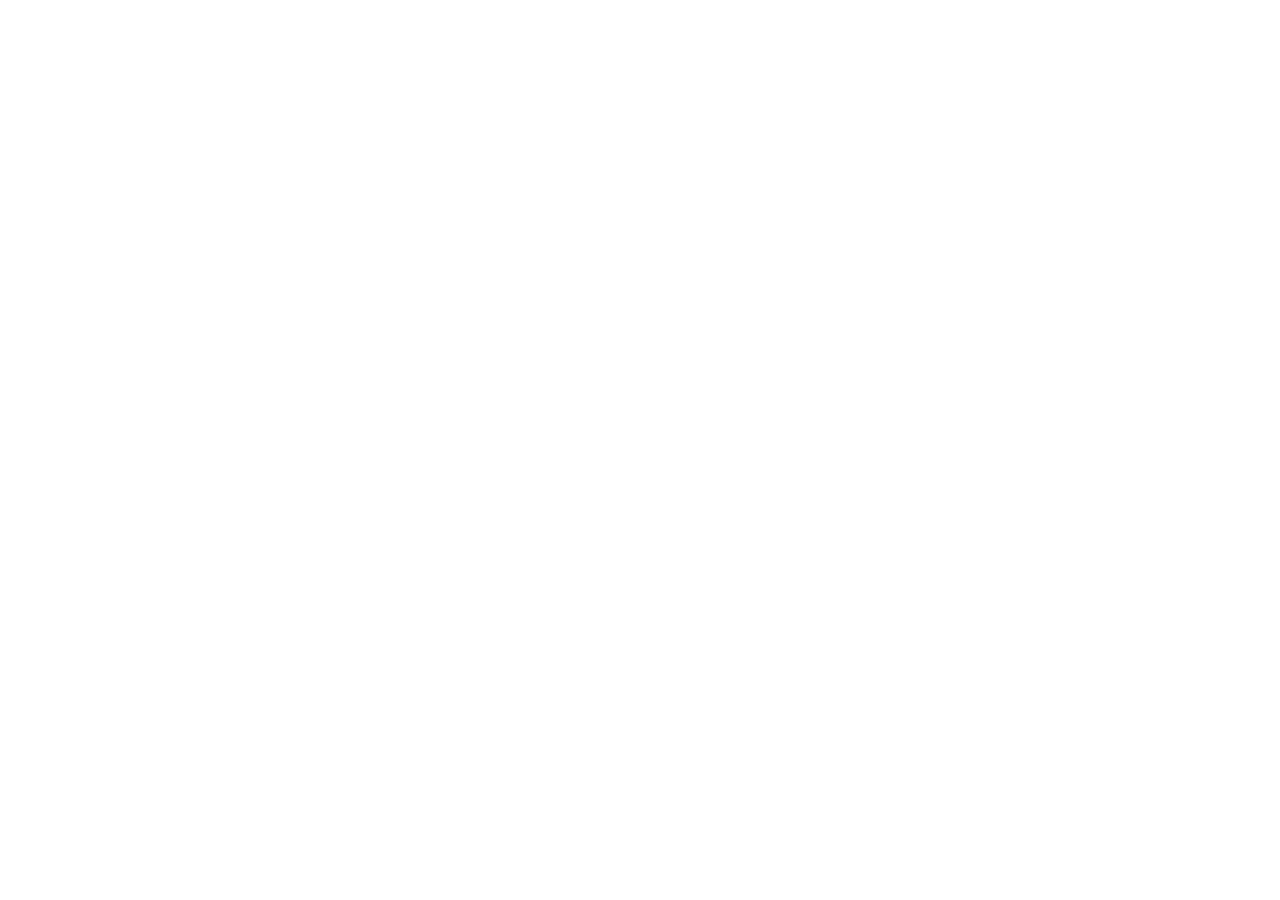
==== index.html @ 57bcc0ff "Create initial HTML structure with Bootstrap and external resources Co-authored-by: nehorayamar51 <n" ====
<!DOCTYPE html><html lang="en"><head><meta charset="UTF-8"><meta name="viewport" content="width=device-width, initial-scale=1.0"><title>Sliding Door Experts - Emergency Sliding Door Repair</title><meta name="description" content="24/7 Emergency Sliding Door Repair, Glass Replacement, Track Alignment, and Commercial Sliding Door Services. Serving North Fort Myers, Cape Coral, Estero, Bonita Springs."><link href="https://cdn.jsdelivr.net/npm/bootstrap@5.3.0/dist/css/bootstrap.min.css" rel="stylesheet"><link href="https://fonts.googleapis.com/css2?family=Montserrat:wght@700&family=Open+Sans:wght@400;600&display=swap" rel="stylesheet"><link rel="stylesheet" href="https://cdnjs.cloudflare.com/ajax/libs/font-awesome/6.4.0/css/all.min.css"><link rel="stylesheet" href="https://cdn.jsdelivr.net/npm/swiper@10/swiper-bundle.min.css"/><link rel="stylesheet" href="styles.css"></head><body><!-- Sticky Header --><!-- ... (content omitted for brevity) ... --></body></html>
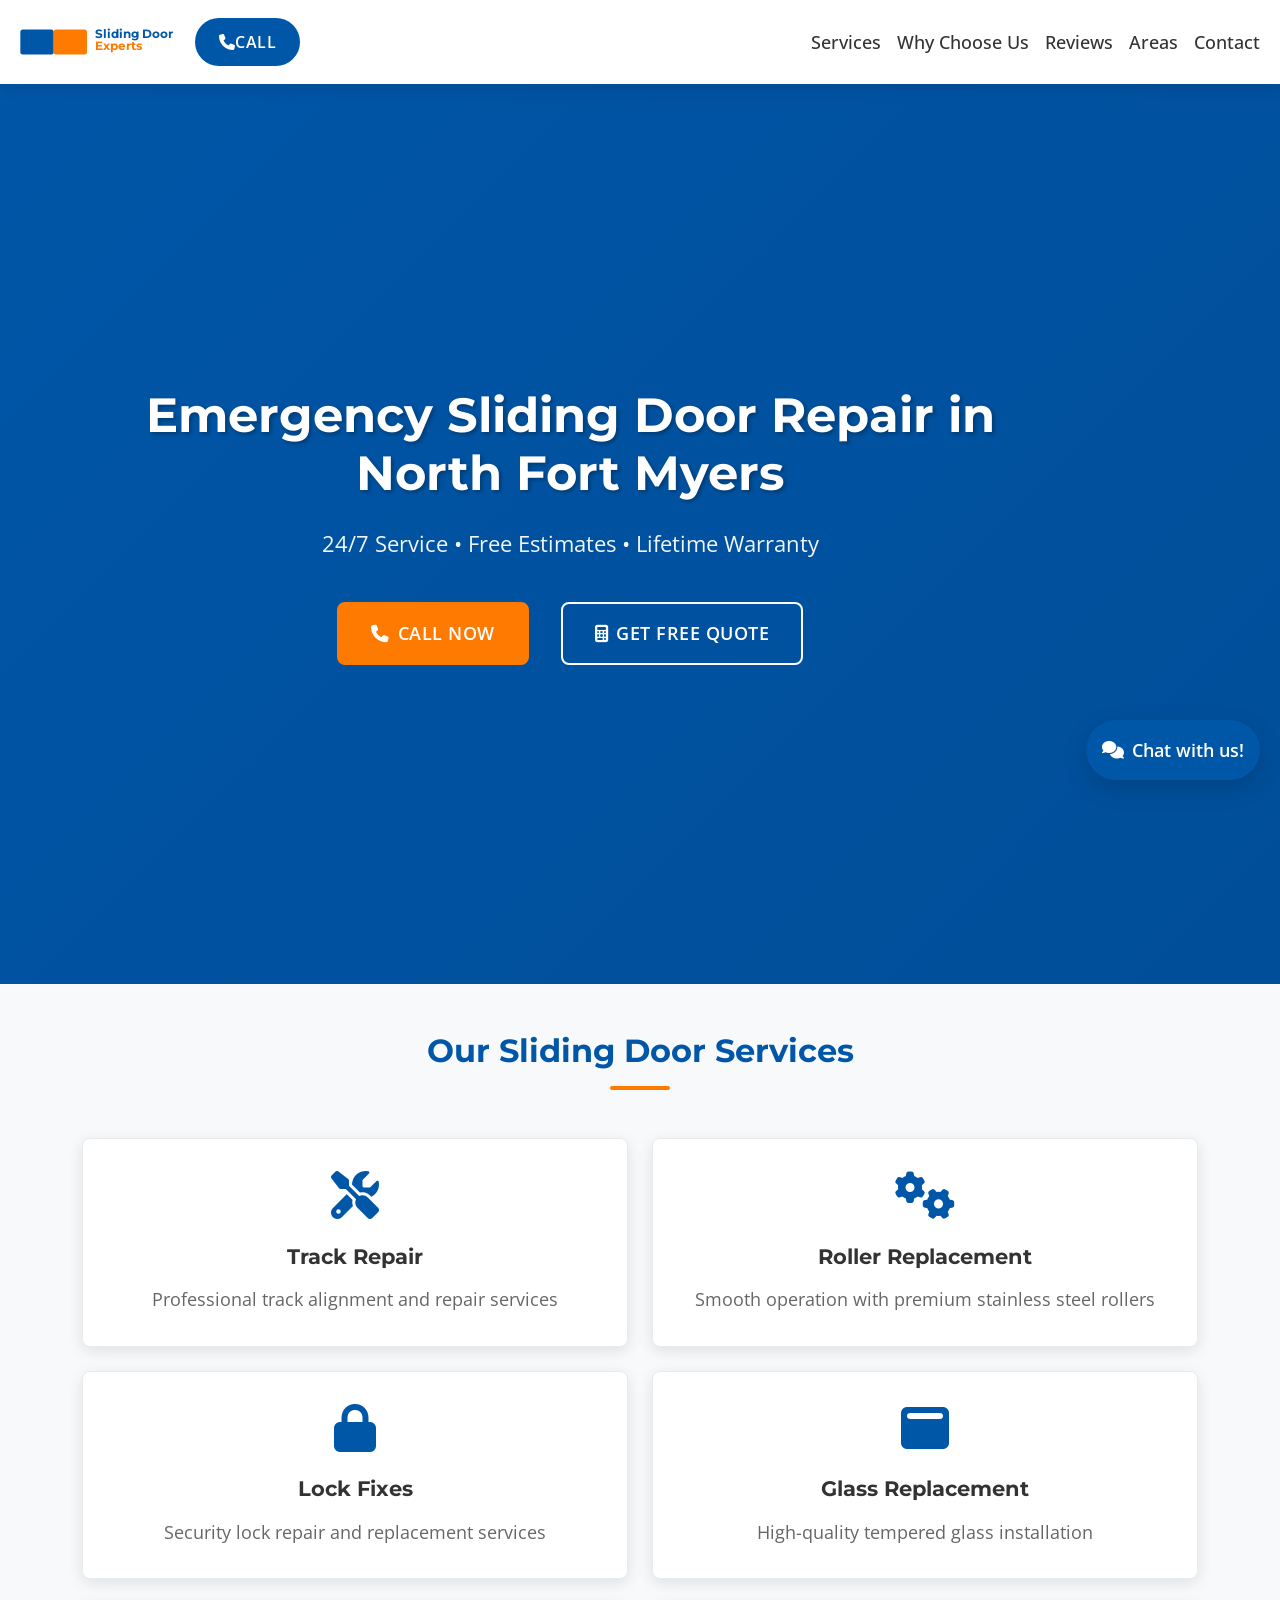
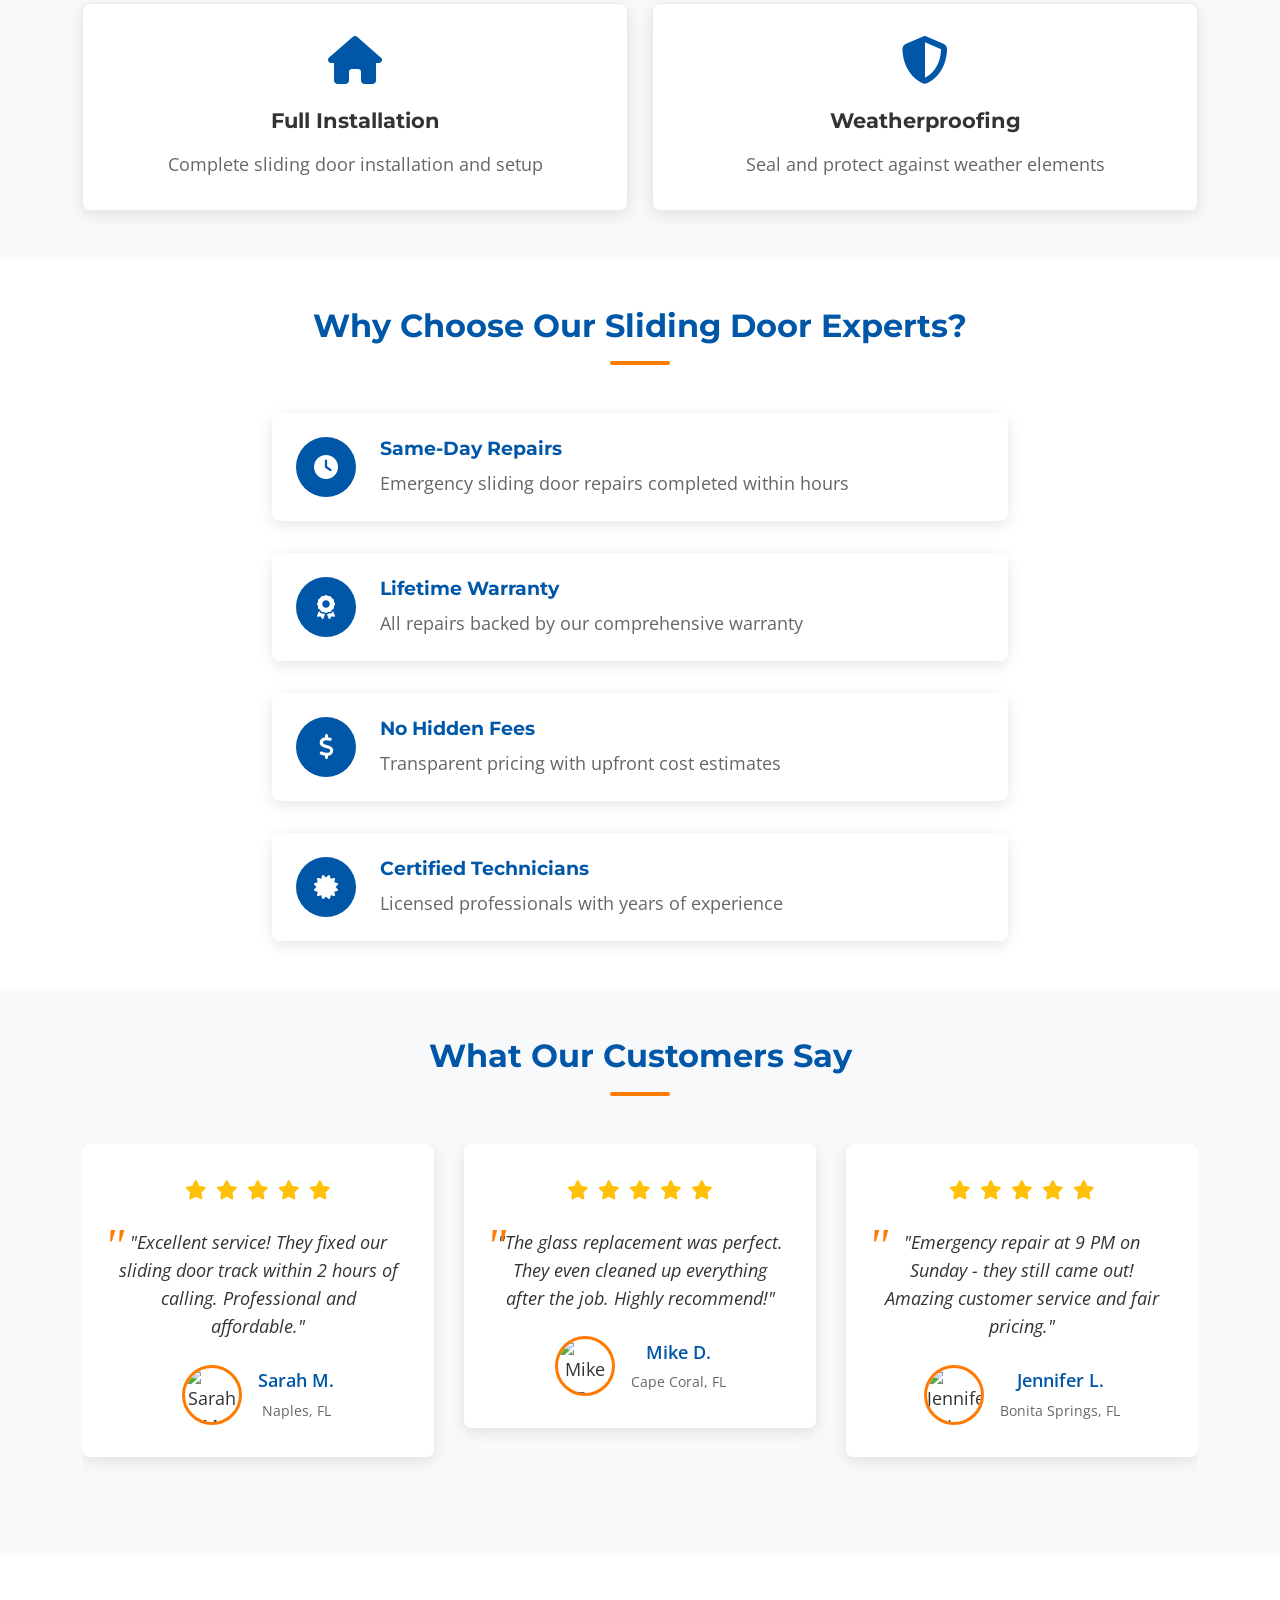
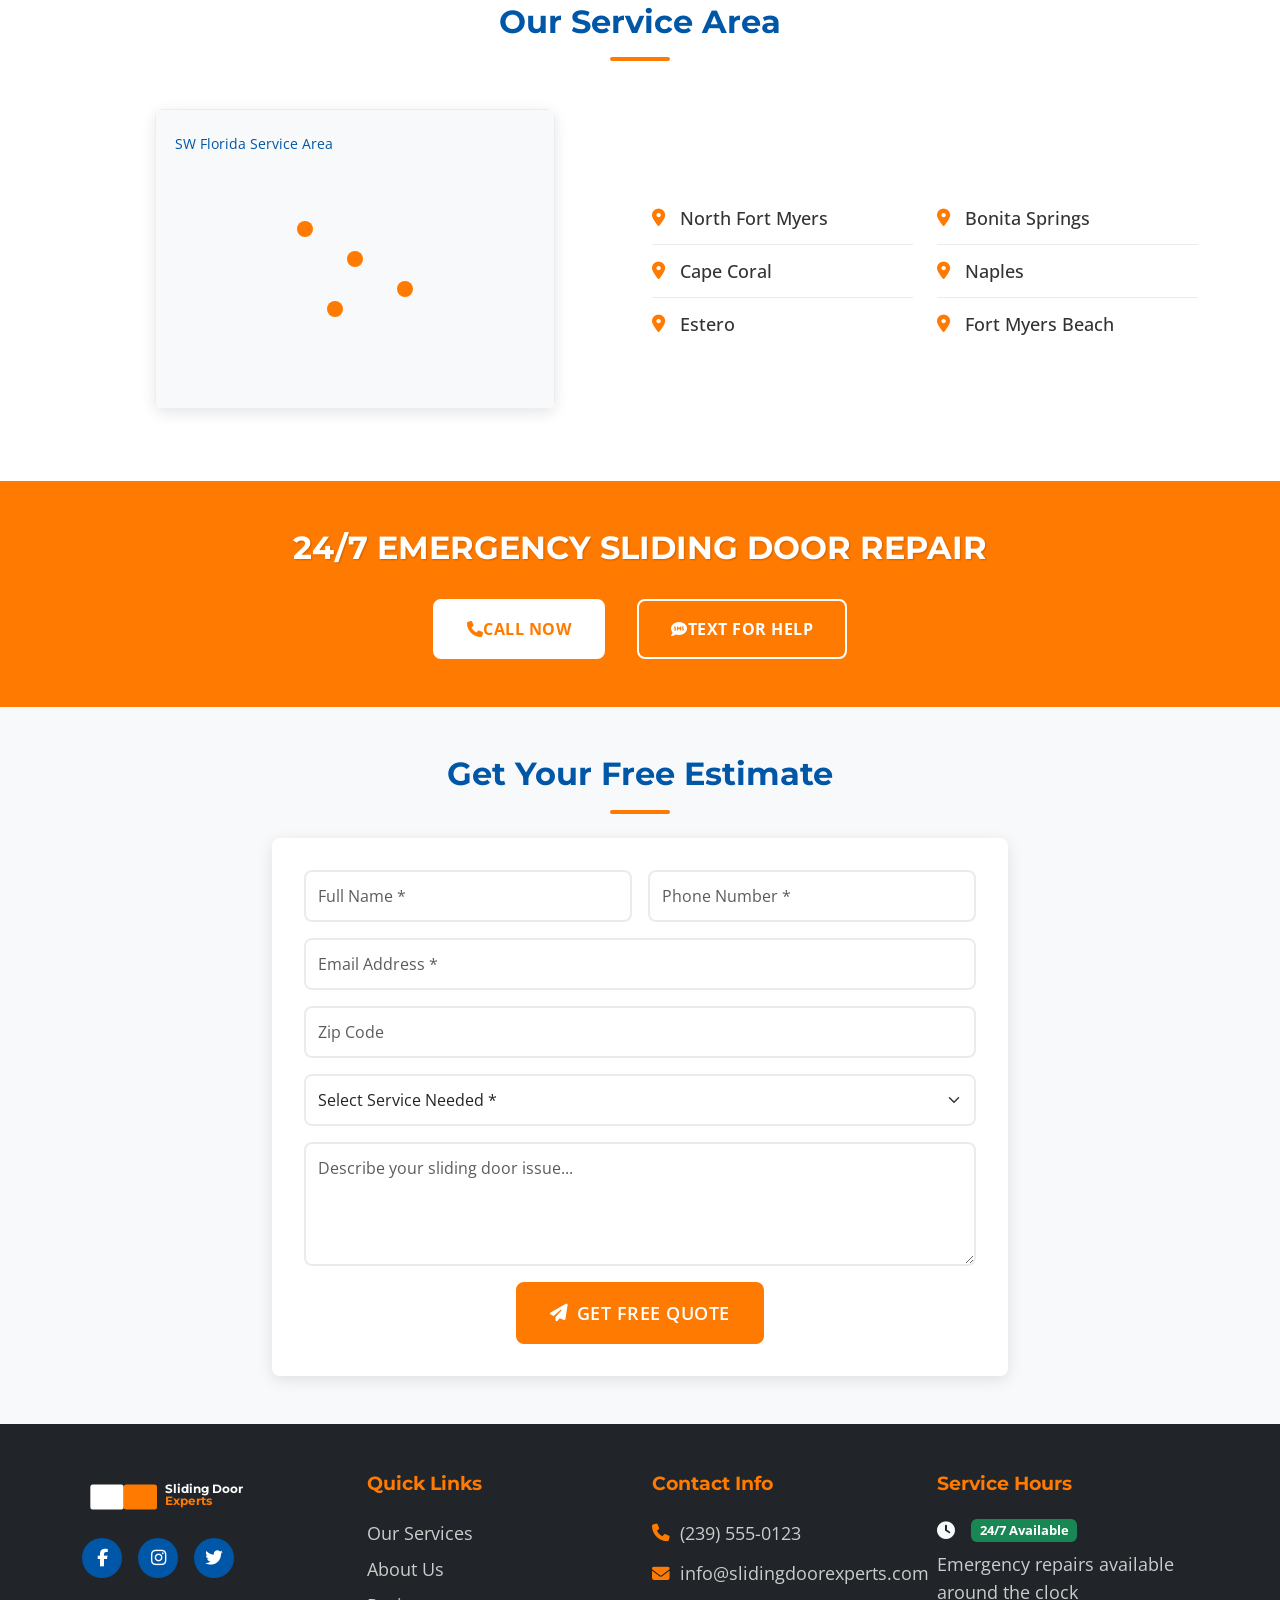
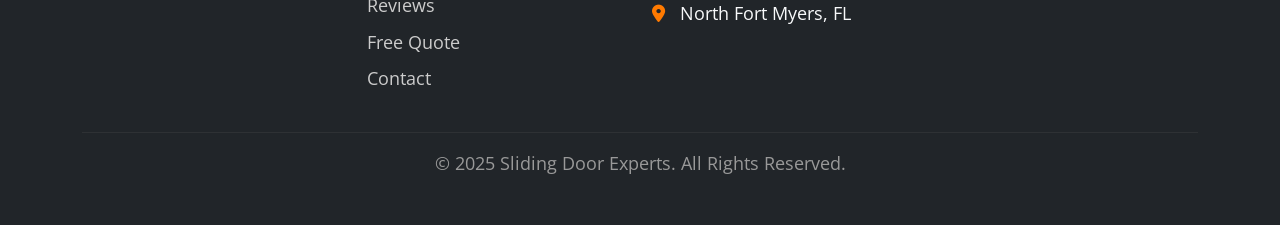
==== commit 2969a5c3: "Create complete sliding door repair website with responsive design Co-authored-by: nehorayamar51 <ne" ====
--- a/index.html
+++ b/index.html
@@ -1 +1,479 @@
-<!DOCTYPE html><html lang="en"><head><meta charset="UTF-8"><meta name="viewport" content="width=device-width, initial-scale=1.0"><title>Sliding Door Experts - Emergency Sliding Door Repair</title><meta name="description" content="24/7 Emergency Sliding Door Repair, Glass Replacement, Track Alignment, and Commercial Sliding Door Services. Serving North Fort Myers, Cape Coral, Estero, Bonita Springs."><link href="https://cdn.jsdelivr.net/npm/bootstrap@5.3.0/dist/css/bootstrap.min.css" rel="stylesheet"><link href="https://fonts.googleapis.com/css2?family=Montserrat:wght@700&family=Open+Sans:wght@400;600&display=swap" rel="stylesheet"><link rel="stylesheet" href="https://cdnjs.cloudflare.com/ajax/libs/font-awesome/6.4.0/css/all.min.css"><link rel="stylesheet" href="https://cdn.jsdelivr.net/npm/swiper@10/swiper-bundle.min.css"/><link rel="stylesheet" href="styles.css"></head><body><!-- Sticky Header --><!-- ... (content omitted for brevity) ... --></body></html>
+<!DOCTYPE html>
+<html lang="en">
+<head>
+    <meta charset="UTF-8">
+    <meta name="viewport" content="width=device-width, initial-scale=1.0">
+    <title>Emergency Sliding Door Repair | 24/7 Service | Sliding Door Experts</title>
+    <meta name="description" content="Professional sliding door repair in North Fort Myers. 24/7 emergency service, free estimates, lifetime warranty. Call now for same-day repairs!">
+    
+    <!-- Bootstrap 5.3 -->
+    <link href="https://cdn.jsdelivr.net/npm/bootstrap@5.3.0/dist/css/bootstrap.min.css" rel="stylesheet">
+    <!-- FontAwesome 6 -->
+    <link rel="stylesheet" href="https://cdnjs.cloudflare.com/ajax/libs/font-awesome/6.4.0/css/all.min.css">
+    <!-- Google Fonts -->
+    <link href="https://fonts.googleapis.com/css2?family=Montserrat:wght@400;600;700&family=Open+Sans:wght@300;400;500;600&display=swap" rel="stylesheet">
+    <!-- Swiper CSS -->
+    <link rel="stylesheet" href="https://cdn.jsdelivr.net/npm/swiper@10/swiper-bundle.min.css">
+    
+    <!-- PWA Manifest -->
+    <link rel="manifest" href="manifest.json">
+    <meta name="theme-color" content="#0056a7">
+    <meta name="apple-mobile-web-app-capable" content="yes">
+    <meta name="apple-mobile-web-app-status-bar-style" content="default">
+    <meta name="apple-mobile-web-app-title" content="Sliding Door Experts">
+    
+    <!-- Additional SEO Meta Tags -->
+    <meta name="robots" content="index, follow">
+    <meta name="author" content="Sliding Door Experts">
+    <meta name="keywords" content="sliding door repair, track repair, roller replacement, glass replacement, emergency repair, North Fort Myers, Cape Coral, Naples">
+    <meta property="og:title" content="Emergency Sliding Door Repair | 24/7 Service | Sliding Door Experts">
+    <meta property="og:description" content="Professional sliding door repair in North Fort Myers. 24/7 emergency service, free estimates, lifetime warranty. Call now for same-day repairs!">
+    <meta property="og:type" content="website">
+    <meta property="og:url" content="https://slidingdoorexperts.com">
+    <meta property="og:image" content="https://slidingdoorexperts.com/images/sliding-door-repair-og.jpg">
+    <meta name="twitter:card" content="summary_large_image">
+    
+    <!-- Custom CSS -->
+    <link rel="stylesheet" href="styles.css">
+</head>
+<body>
+    <!-- Sticky Header -->
+    <header class="navbar navbar-expand-lg sticky-top" id="mainHeader">
+        <div class="container-fluid">
+            <a class="navbar-brand" href="#home">
+                <div class="logo-container">
+                    <svg class="logo-svg" viewBox="0 0 200 60" xmlns="http://www.w3.org/2000/svg">
+                        <rect x="10" y="15" width="40" height="30" fill="#0056a7" rx="3"/>
+                        <rect x="50" y="15" width="40" height="30" fill="#ff7a00" rx="3"/>
+                        <text x="100" y="25" font-family="Montserrat, sans-serif" font-weight="700" font-size="14" fill="#0056a7">Sliding Door</text>
+                        <text x="100" y="40" font-family="Montserrat, sans-serif" font-weight="700" font-size="14" fill="#ff7a00">Experts</text>
+                    </svg>
+                </div>
+            </a>
+            
+            <div class="d-flex align-items-center">
+                <a href="tel:+1-239-555-0123" class="btn btn-primary phone-btn pulse-animation me-3">
+                    <i class="fas fa-phone"></i>
+                    <span class="d-none d-sm-inline">Call</span>
+                </a>
+                <button class="navbar-toggler hamburger-btn" type="button" data-bs-toggle="collapse" data-bs-target="#navbarNav">
+                    <span class="hamburger-line"></span>
+                    <span class="hamburger-line"></span>
+                    <span class="hamburger-line"></span>
+                </button>
+            </div>
+            
+            <div class="collapse navbar-collapse" id="navbarNav">
+                <ul class="navbar-nav ms-auto">
+                    <li class="nav-item"><a class="nav-link" href="#services">Services</a></li>
+                    <li class="nav-item"><a class="nav-link" href="#why-choose">Why Choose Us</a></li>
+                    <li class="nav-item"><a class="nav-link" href="#testimonials">Reviews</a></li>
+                    <li class="nav-item"><a class="nav-link" href="#service-area">Areas</a></li>
+                    <li class="nav-item"><a class="nav-link" href="#contact">Contact</a></li>
+                </ul>
+            </div>
+        </div>
+    </header>
+
+    <!-- Hero Section -->
+    <section id="home" class="hero-section">
+        <div class="hero-overlay"></div>
+        <div class="hero-content">
+            <div class="container">
+                <div class="row justify-content-center text-center">
+                    <div class="col-lg-10">
+                        <h1 class="hero-title">Emergency Sliding Door Repair in North Fort Myers</h1>
+                        <p class="hero-subtitle">24/7 Service • Free Estimates • Lifetime Warranty</p>
+                        <div class="hero-ctas">
+                            <a href="tel:+1-239-555-0123" class="btn btn-cta-primary me-3 mb-3">
+                                <i class="fas fa-phone me-2"></i>Call Now
+                            </a>
+                            <a href="#quote-form" class="btn btn-cta-secondary mb-3">
+                                <i class="fas fa-calculator me-2"></i>Get Free Quote
+                            </a>
+                        </div>
+                    </div>
+                </div>
+            </div>
+        </div>
+    </section>
+
+    <!-- Services Section -->
+    <section id="services" class="py-5 bg-light">
+        <div class="container">
+            <h2 class="section-title text-center mb-5">Our Sliding Door Services</h2>
+            <div class="row g-4">
+                <div class="col-md-6">
+                    <div class="service-card">
+                        <div class="service-icon">
+                            <i class="fas fa-tools"></i>
+                        </div>
+                        <h3 class="service-title">Track Repair</h3>
+                        <p class="service-description">Professional track alignment and repair services</p>
+                    </div>
+                </div>
+                <div class="col-md-6">
+                    <div class="service-card">
+                        <div class="service-icon">
+                            <i class="fas fa-cogs"></i>
+                        </div>
+                        <h3 class="service-title">Roller Replacement</h3>
+                        <p class="service-description">Smooth operation with premium stainless steel rollers</p>
+                    </div>
+                </div>
+                <div class="col-md-6">
+                    <div class="service-card">
+                        <div class="service-icon">
+                            <i class="fas fa-lock"></i>
+                        </div>
+                        <h3 class="service-title">Lock Fixes</h3>
+                        <p class="service-description">Security lock repair and replacement services</p>
+                    </div>
+                </div>
+                <div class="col-md-6">
+                    <div class="service-card">
+                        <div class="service-icon">
+                            <i class="fas fa-window-maximize"></i>
+                        </div>
+                        <h3 class="service-title">Glass Replacement</h3>
+                        <p class="service-description">High-quality tempered glass installation</p>
+                    </div>
+                </div>
+                <div class="col-md-6">
+                    <div class="service-card">
+                        <div class="service-icon">
+                            <i class="fas fa-home"></i>
+                        </div>
+                        <h3 class="service-title">Full Installation</h3>
+                        <p class="service-description">Complete sliding door installation and setup</p>
+                    </div>
+                </div>
+                <div class="col-md-6">
+                    <div class="service-card">
+                        <div class="service-icon">
+                            <i class="fas fa-shield-alt"></i>
+                        </div>
+                        <h3 class="service-title">Weatherproofing</h3>
+                        <p class="service-description">Seal and protect against weather elements</p>
+                    </div>
+                </div>
+            </div>
+        </div>
+    </section>
+
+    <!-- Why Choose Us Section -->
+    <section id="why-choose" class="py-5">
+        <div class="container">
+            <h2 class="section-title text-center mb-5">Why Choose Our Sliding Door Experts?</h2>
+            <div class="row justify-content-center">
+                <div class="col-lg-8">
+                    <div class="why-choose-list">
+                        <div class="why-choose-item">
+                            <div class="why-choose-icon">
+                                <i class="fas fa-clock"></i>
+                            </div>
+                            <div class="why-choose-content">
+                                <h4>Same-Day Repairs</h4>
+                                <p>Emergency sliding door repairs completed within hours</p>
+                            </div>
+                        </div>
+                        <div class="why-choose-item">
+                            <div class="why-choose-icon">
+                                <i class="fas fa-award"></i>
+                            </div>
+                            <div class="why-choose-content">
+                                <h4>Lifetime Warranty</h4>
+                                <p>All repairs backed by our comprehensive warranty</p>
+                            </div>
+                        </div>
+                        <div class="why-choose-item">
+                            <div class="why-choose-icon">
+                                <i class="fas fa-dollar-sign"></i>
+                            </div>
+                            <div class="why-choose-content">
+                                <h4>No Hidden Fees</h4>
+                                <p>Transparent pricing with upfront cost estimates</p>
+                            </div>
+                        </div>
+                        <div class="why-choose-item">
+                            <div class="why-choose-icon">
+                                <i class="fas fa-certificate"></i>
+                            </div>
+                            <div class="why-choose-content">
+                                <h4>Certified Technicians</h4>
+                                <p>Licensed professionals with years of experience</p>
+                            </div>
+                        </div>
+                    </div>
+                </div>
+            </div>
+        </div>
+    </section>
+
+    <!-- Testimonials Section -->
+    <section id="testimonials" class="py-5 bg-light">
+        <div class="container">
+            <h2 class="section-title text-center mb-5">What Our Customers Say</h2>
+            <div class="swiper testimonial-swiper">
+                <div class="swiper-wrapper">
+                    <div class="swiper-slide">
+                        <div class="testimonial-card">
+                            <div class="testimonial-rating">
+                                <i class="fas fa-star"></i>
+                                <i class="fas fa-star"></i>
+                                <i class="fas fa-star"></i>
+                                <i class="fas fa-star"></i>
+                                <i class="fas fa-star"></i>
+                            </div>
+                            <blockquote>"Excellent service! They fixed our sliding door track within 2 hours of calling. Professional and affordable."</blockquote>
+                            <div class="testimonial-author">
+                                <img src="https://images.unsplash.com/photo-1494790108755-2616b612b4e0?w=100&h=100&fit=crop&crop=face" alt="Sarah M." class="author-photo">
+                                <div class="author-info">
+                                    <strong>Sarah M.</strong>
+                                    <span>Naples, FL</span>
+                                </div>
+                            </div>
+                        </div>
+                    </div>
+                    <div class="swiper-slide">
+                        <div class="testimonial-card">
+                            <div class="testimonial-rating">
+                                <i class="fas fa-star"></i>
+                                <i class="fas fa-star"></i>
+                                <i class="fas fa-star"></i>
+                                <i class="fas fa-star"></i>
+                                <i class="fas fa-star"></i>
+                            </div>
+                            <blockquote>"The glass replacement was perfect. They even cleaned up everything after the job. Highly recommend!"</blockquote>
+                            <div class="testimonial-author">
+                                <img src="https://images.unsplash.com/photo-1472099645785-5658abf4ff4e?w=100&h=100&fit=crop&crop=face" alt="Mike D." class="author-photo">
+                                <div class="author-info">
+                                    <strong>Mike D.</strong>
+                                    <span>Cape Coral, FL</span>
+                                </div>
+                            </div>
+                        </div>
+                    </div>
+                    <div class="swiper-slide">
+                        <div class="testimonial-card">
+                            <div class="testimonial-rating">
+                                <i class="fas fa-star"></i>
+                                <i class="fas fa-star"></i>
+                                <i class="fas fa-star"></i>
+                                <i class="fas fa-star"></i>
+                                <i class="fas fa-star"></i>
+                            </div>
+                            <blockquote>"Emergency repair at 9 PM on Sunday - they still came out! Amazing customer service and fair pricing."</blockquote>
+                            <div class="testimonial-author">
+                                <img src="https://images.unsplash.com/photo-1438761681033-6461ffad8d80?w=100&h=100&fit=crop&crop=face" alt="Jennifer L." class="author-photo">
+                                <div class="author-info">
+                                    <strong>Jennifer L.</strong>
+                                    <span>Bonita Springs, FL</span>
+                                </div>
+                            </div>
+                        </div>
+                    </div>
+                </div>
+                <div class="swiper-pagination"></div>
+            </div>
+        </div>
+    </section>
+
+    <!-- Service Area Section -->
+    <section id="service-area" class="py-5">
+        <div class="container">
+            <h2 class="section-title text-center mb-5">Our Service Area</h2>
+            <div class="row align-items-center">
+                <div class="col-lg-6 mb-4">
+                    <div class="service-map">
+                        <svg viewBox="0 0 400 300" xmlns="http://www.w3.org/2000/svg" class="map-svg">
+                            <rect x="0" y="0" width="400" height="300" fill="#f8f9fa" stroke="#dee2e6"/>
+                            <circle cx="150" cy="120" r="8" fill="#ff7a00"/>
+                            <circle cx="200" cy="150" r="8" fill="#ff7a00"/>
+                            <circle cx="180" cy="200" r="8" fill="#ff7a00"/>
+                            <circle cx="250" cy="180" r="8" fill="#ff7a00"/>
+                            <text x="20" y="40" font-family="Open Sans" font-size="14" fill="#0056a7">SW Florida Service Area</text>
+                        </svg>
+                    </div>
+                </div>
+                <div class="col-lg-6">
+                    <div class="service-areas">
+                        <div class="row">
+                            <div class="col-6">
+                                <ul class="area-list">
+                                    <li><i class="fas fa-map-marker-alt"></i> North Fort Myers</li>
+                                    <li><i class="fas fa-map-marker-alt"></i> Cape Coral</li>
+                                    <li><i class="fas fa-map-marker-alt"></i> Estero</li>
+                                </ul>
+                            </div>
+                            <div class="col-6">
+                                <ul class="area-list">
+                                    <li><i class="fas fa-map-marker-alt"></i> Bonita Springs</li>
+                                    <li><i class="fas fa-map-marker-alt"></i> Naples</li>
+                                    <li><i class="fas fa-map-marker-alt"></i> Fort Myers Beach</li>
+                                </ul>
+                            </div>
+                        </div>
+                    </div>
+                </div>
+            </div>
+        </div>
+    </section>
+
+    <!-- Emergency CTA Banner -->
+    <section class="emergency-cta">
+        <div class="container">
+            <div class="row align-items-center text-center">
+                <div class="col-12">
+                    <h3 class="emergency-title">24/7 EMERGENCY SLIDING DOOR REPAIR</h3>
+                    <div class="emergency-buttons">
+                        <a href="tel:+1-239-555-0123" class="btn btn-emergency me-3">
+                            <i class="fas fa-phone"></i> Call Now
+                        </a>
+                        <a href="sms:+1-239-555-0123" class="btn btn-emergency-secondary">
+                            <i class="fas fa-sms"></i> Text for Help
+                        </a>
+                    </div>
+                </div>
+            </div>
+        </div>
+    </section>
+
+    <!-- Quote Form Section -->
+    <section id="quote-form" class="py-5 bg-light">
+        <div class="container">
+            <div class="row justify-content-center">
+                <div class="col-lg-8">
+                    <h2 class="section-title text-center mb-4">Get Your Free Estimate</h2>
+                    <form class="quote-form" id="quoteForm">
+                        <div class="row g-3">
+                            <div class="col-md-6">
+                                <input type="text" class="form-control" placeholder="Full Name *" required>
+                            </div>
+                            <div class="col-md-6">
+                                <input type="tel" class="form-control" placeholder="Phone Number *" required>
+                            </div>
+                            <div class="col-12">
+                                <input type="email" class="form-control" placeholder="Email Address *" required>
+                            </div>
+                            <div class="col-12">
+                                <input type="text" class="form-control" placeholder="Zip Code" id="zipCode">
+                            </div>
+                            <div class="col-12">
+                                <select class="form-select" required>
+                                    <option value="">Select Service Needed *</option>
+                                    <option value="track-repair">Track Repair</option>
+                                    <option value="roller-replacement">Roller Replacement</option>
+                                    <option value="lock-fixes">Lock Fixes</option>
+                                    <option value="glass-replacement">Glass Replacement</option>
+                                    <option value="full-installation">Full Installation</option>
+                                    <option value="weatherproofing">Weatherproofing</option>
+                                    <option value="emergency">Emergency Repair</option>
+                                </select>
+                            </div>
+                            <div class="col-12">
+                                <textarea class="form-control" rows="4" placeholder="Describe your sliding door issue..."></textarea>
+                            </div>
+                            <div class="col-12 text-center">
+                                <button type="submit" class="btn btn-cta-primary">
+                                    <i class="fas fa-paper-plane me-2"></i>Get Free Quote
+                                </button>
+                            </div>
+                        </div>
+                    </form>
+                </div>
+            </div>
+        </div>
+    </section>
+
+    <!-- Footer -->
+    <footer class="footer bg-dark text-light py-5">
+        <div class="container">
+            <div class="row g-4">
+                <div class="col-md-6 col-lg-3">
+                    <div class="footer-section">
+                        <div class="footer-logo mb-3">
+                            <svg class="logo-svg-footer" viewBox="0 0 200 60" xmlns="http://www.w3.org/2000/svg">
+                                <rect x="10" y="15" width="40" height="30" fill="#fff" rx="3"/>
+                                <rect x="50" y="15" width="40" height="30" fill="#ff7a00" rx="3"/>
+                                <text x="100" y="25" font-family="Montserrat, sans-serif" font-weight="700" font-size="14" fill="#fff">Sliding Door</text>
+                                <text x="100" y="40" font-family="Montserrat, sans-serif" font-weight="700" font-size="14" fill="#ff7a00">Experts</text>
+                            </svg>
+                        </div>
+                        <div class="social-icons">
+                            <a href="#" class="social-icon"><i class="fab fa-facebook-f"></i></a>
+                            <a href="#" class="social-icon"><i class="fab fa-instagram"></i></a>
+                            <a href="#" class="social-icon"><i class="fab fa-twitter"></i></a>
+                        </div>
+                    </div>
+                </div>
+                <div class="col-md-6 col-lg-3">
+                    <div class="footer-section">
+                        <h5 class="footer-title">Quick Links</h5>
+                        <ul class="footer-links">
+                            <li><a href="#services">Our Services</a></li>
+                            <li><a href="#why-choose">About Us</a></li>
+                            <li><a href="#testimonials">Reviews</a></li>
+                            <li><a href="#quote-form">Free Quote</a></li>
+                            <li><a href="#contact">Contact</a></li>
+                        </ul>
+                    </div>
+                </div>
+                <div class="col-md-6 col-lg-3">
+                    <div class="footer-section" id="contact">
+                        <h5 class="footer-title">Contact Info</h5>
+                        <ul class="contact-info">
+                            <li><i class="fas fa-phone"></i> <a href="tel:+1-239-555-0123">(239) 555-0123</a></li>
+                            <li><i class="fas fa-envelope"></i> <a href="mailto:info@slidingdoorexperts.com">info@slidingdoorexperts.com</a></li>
+                            <li><i class="fas fa-map-marker-alt"></i> North Fort Myers, FL</li>
+                        </ul>
+                    </div>
+                </div>
+                <div class="col-md-6 col-lg-3">
+                    <div class="footer-section">
+                        <h5 class="footer-title">Service Hours</h5>
+                        <div class="service-hours">
+                            <div class="hours-badge">
+                                <i class="fas fa-clock me-2"></i>
+                                <span class="badge bg-success">24/7 Available</span>
+                            </div>
+                            <p class="mt-2">Emergency repairs available around the clock</p>
+                        </div>
+                    </div>
+                </div>
+            </div>
+            <hr class="footer-divider">
+            <div class="row">
+                <div class="col-12 text-center">
+                    <p class="copyright">&copy; 2025 Sliding Door Experts. All Rights Reserved.</p>
+                </div>
+            </div>
+        </div>
+    </footer>
+
+    <!-- Live Chat Bubble -->
+    <div class="live-chat-bubble" id="liveChatBubble">
+        <i class="fas fa-comments"></i>
+        <span class="chat-text">Chat with us!</span>
+    </div>
+
+    <!-- Fixed Mobile CTAs -->
+    <div class="mobile-ctas d-lg-none" id="mobileCtas">
+        <a href="tel:+1-239-555-0123" class="mobile-cta-btn call-btn">
+            <i class="fas fa-phone"></i>
+            <span>Call</span>
+        </a>
+        <a href="sms:+1-239-555-0123" class="mobile-cta-btn text-btn">
+            <i class="fas fa-sms"></i>
+            <span>Text</span>
+        </a>
+    </div>
+
+    <!-- Bootstrap JS -->
+    <script src="https://cdn.jsdelivr.net/npm/bootstrap@5.3.0/dist/js/bootstrap.bundle.min.js"></script>
+    <!-- Swiper JS -->
+    <script src="https://cdn.jsdelivr.net/npm/swiper@10/swiper-bundle.min.js"></script>
+    <!-- Custom JS -->
+    <script src="script.js"></script>
+</body>
+</html>
--- a/styles.css
+++ b/styles.css
@@ -0,0 +1,903 @@
+/* ===== CSS VARIABLES ===== */
+:root {
+    --primary-color: #0056a7;
+    --secondary-color: #ff7a00;
+    --neutral-light: #f8f9fa;
+    --neutral-dark: #333;
+    --white: #fff;
+    --success-color: #28a745;
+    --transition-speed: 0.3s;
+    --border-radius: 8px;
+    --box-shadow: 0 4px 15px rgba(0, 0, 0, 0.1);
+    --box-shadow-hover: 0 8px 25px rgba(0, 0, 0, 0.15);
+}
+
+/* ===== GLOBAL STYLES ===== */
+* {
+    box-sizing: border-box;
+}
+
+body {
+    font-family: 'Open Sans', sans-serif;
+    font-size: 1.1rem;
+    line-height: 1.6;
+    color: var(--neutral-dark);
+    margin: 0;
+    padding: 0;
+    scroll-behavior: smooth;
+}
+
+h1, h2, h3, h4, h5, h6 {
+    font-family: 'Montserrat', sans-serif;
+    font-weight: 700;
+    line-height: 1.2;
+    margin-bottom: 1rem;
+}
+
+h1 {
+    font-size: 2.5rem;
+}
+
+h2 {
+    font-size: 2rem;
+}
+
+.btn {
+    border-radius: var(--border-radius);
+    font-weight: 600;
+    text-transform: uppercase;
+    letter-spacing: 0.5px;
+    transition: all var(--transition-speed) ease;
+    min-height: 48px;
+    display: inline-flex;
+    align-items: center;
+    justify-content: center;
+    text-decoration: none;
+    border: none;
+    cursor: pointer;
+}
+
+.btn:hover {
+    transform: translateY(-2px);
+    box-shadow: var(--box-shadow-hover);
+}
+
+/* ===== HEADER STYLES ===== */
+.navbar {
+    background: var(--white);
+    box-shadow: var(--box-shadow);
+    padding: 0.75rem 0;
+    transition: all var(--transition-speed) ease;
+}
+
+.navbar.shrink {
+    padding: 0.5rem 0;
+}
+
+.logo-svg {
+    height: 50px;
+    width: auto;
+    transition: all var(--transition-speed) ease;
+}
+
+.navbar.shrink .logo-svg {
+    height: 40px;
+}
+
+.phone-btn {
+    background: var(--primary-color);
+    color: var(--white);
+    border-radius: 50px;
+    padding: 0.75rem 1.5rem;
+}
+
+.phone-btn:hover {
+    background: darken(var(--primary-color), 10%);
+    color: var(--white);
+}
+
+.pulse-animation {
+    animation: pulse 2s infinite;
+}
+
+@keyframes pulse {
+    0% { transform: scale(1); }
+    50% { transform: scale(1.05); }
+    100% { transform: scale(1); }
+}
+
+/* Hamburger Menu */
+.hamburger-btn {
+    background: none;
+    border: none;
+    padding: 0.5rem;
+    display: flex;
+    flex-direction: column;
+    gap: 4px;
+}
+
+.hamburger-line {
+    width: 25px;
+    height: 3px;
+    background: var(--primary-color);
+    transition: all var(--transition-speed) ease;
+    border-radius: 2px;
+}
+
+.hamburger-btn:not(.collapsed) .hamburger-line:nth-child(1) {
+    transform: rotate(45deg) translate(6px, 6px);
+}
+
+.hamburger-btn:not(.collapsed) .hamburger-line:nth-child(2) {
+    opacity: 0;
+}
+
+.hamburger-btn:not(.collapsed) .hamburger-line:nth-child(3) {
+    transform: rotate(-45deg) translate(6px, -6px);
+}
+
+.navbar-nav .nav-link {
+    color: var(--neutral-dark);
+    font-weight: 500;
+    padding: 0.75rem 1rem;
+    transition: color var(--transition-speed) ease;
+}
+
+.navbar-nav .nav-link:hover {
+    color: var(--primary-color);
+}
+
+/* ===== HERO SECTION ===== */
+.hero-section {
+    position: relative;
+    min-height: 100vh;
+    background: linear-gradient(135deg, var(--primary-color) 0%, #003d7a 100%),
+                url('https://images.unsplash.com/photo-1558618666-8c61e3b3e7c3?w=1920&h=1080&fit=crop') center/cover;
+    display: flex;
+    align-items: center;
+    color: var(--white);
+    text-align: center;
+}
+
+.hero-overlay {
+    position: absolute;
+    top: 0;
+    left: 0;
+    right: 0;
+    bottom: 0;
+    background: rgba(0, 86, 167, 0.7);
+}
+
+.hero-content {
+    position: relative;
+    z-index: 2;
+}
+
+.hero-title {
+    font-size: 3rem;
+    margin-bottom: 1.5rem;
+    text-shadow: 2px 2px 4px rgba(0, 0, 0, 0.3);
+}
+
+.hero-subtitle {
+    font-size: 1.4rem;
+    margin-bottom: 2.5rem;
+    opacity: 0.95;
+}
+
+.hero-ctas {
+    display: flex;
+    gap: 1rem;
+    justify-content: center;
+    flex-wrap: wrap;
+}
+
+.btn-cta-primary {
+    background: var(--secondary-color);
+    color: var(--white);
+    padding: 1rem 2rem;
+    font-size: 1.1rem;
+    border: 2px solid var(--secondary-color);
+}
+
+.btn-cta-primary:hover {
+    background: transparent;
+    color: var(--secondary-color);
+    border-color: var(--secondary-color);
+}
+
+.btn-cta-secondary {
+    background: transparent;
+    color: var(--white);
+    padding: 1rem 2rem;
+    font-size: 1.1rem;
+    border: 2px solid var(--white);
+}
+
+.btn-cta-secondary:hover {
+    background: var(--white);
+    color: var(--primary-color);
+}
+
+/* ===== SECTION STYLES ===== */
+.section-title {
+    color: var(--primary-color);
+    margin-bottom: 3rem;
+    position: relative;
+}
+
+.section-title::after {
+    content: '';
+    display: block;
+    width: 60px;
+    height: 4px;
+    background: var(--secondary-color);
+    margin: 1rem auto;
+    border-radius: 2px;
+}
+
+/* ===== SERVICES SECTION ===== */
+.service-card {
+    background: var(--white);
+    padding: 2rem;
+    border-radius: var(--border-radius);
+    box-shadow: var(--box-shadow);
+    text-align: center;
+    transition: all var(--transition-speed) ease;
+    height: 100%;
+    border: 1px solid #e9ecef;
+}
+
+.service-card:hover {
+    transform: translateY(-5px);
+    box-shadow: var(--box-shadow-hover);
+}
+
+.service-icon {
+    margin-bottom: 1.5rem;
+}
+
+.service-icon i {
+    font-size: 3rem;
+    color: var(--primary-color);
+    transition: color var(--transition-speed) ease;
+}
+
+.service-card:hover .service-icon i {
+    color: var(--secondary-color);
+}
+
+.service-title {
+    color: var(--neutral-dark);
+    margin-bottom: 1rem;
+    font-size: 1.3rem;
+}
+
+.service-description {
+    color: #666;
+    margin-bottom: 0;
+}
+
+/* ===== WHY CHOOSE US SECTION ===== */
+.why-choose-list {
+    display: flex;
+    flex-direction: column;
+    gap: 2rem;
+}
+
+.why-choose-item {
+    display: flex;
+    align-items: flex-start;
+    gap: 1.5rem;
+    padding: 1.5rem;
+    background: var(--white);
+    border-radius: var(--border-radius);
+    box-shadow: var(--box-shadow);
+    transition: transform var(--transition-speed) ease;
+}
+
+.why-choose-item:hover {
+    transform: translateX(10px);
+}
+
+.why-choose-icon {
+    background: var(--primary-color);
+    color: var(--white);
+    width: 60px;
+    height: 60px;
+    border-radius: 50%;
+    display: flex;
+    align-items: center;
+    justify-content: center;
+    flex-shrink: 0;
+}
+
+.why-choose-icon i {
+    font-size: 1.5rem;
+}
+
+.why-choose-content h4 {
+    color: var(--primary-color);
+    margin-bottom: 0.5rem;
+    font-size: 1.2rem;
+}
+
+.why-choose-content p {
+    margin-bottom: 0;
+    color: #666;
+}
+
+/* ===== TESTIMONIALS SECTION ===== */
+.testimonial-swiper {
+    padding-bottom: 50px;
+}
+
+.testimonial-card {
+    background: var(--white);
+    padding: 2rem;
+    border-radius: var(--border-radius);
+    box-shadow: var(--box-shadow);
+    text-align: center;
+    height: 100%;
+    display: flex;
+    flex-direction: column;
+}
+
+.testimonial-rating {
+    margin-bottom: 1.5rem;
+}
+
+.testimonial-rating i {
+    color: #ffc107;
+    font-size: 1.2rem;
+    margin: 0 2px;
+}
+
+.testimonial-card blockquote {
+    font-style: italic;
+    font-size: 1.1rem;
+    color: var(--neutral-dark);
+    margin-bottom: 1.5rem;
+    flex-grow: 1;
+    position: relative;
+}
+
+.testimonial-card blockquote::before {
+    content: '"';
+    font-size: 3rem;
+    color: var(--secondary-color);
+    position: absolute;
+    top: -20px;
+    left: -10px;
+    font-family: serif;
+}
+
+.testimonial-author {
+    display: flex;
+    align-items: center;
+    gap: 1rem;
+    justify-content: center;
+}
+
+.author-photo {
+    width: 60px;
+    height: 60px;
+    border-radius: 50%;
+    object-fit: cover;
+    border: 3px solid var(--secondary-color);
+}
+
+.author-info strong {
+    display: block;
+    color: var(--primary-color);
+    font-weight: 600;
+}
+
+.author-info span {
+    color: #666;
+    font-size: 0.9rem;
+}
+
+.swiper-pagination-bullet {
+    background: var(--primary-color);
+    opacity: 0.3;
+}
+
+.swiper-pagination-bullet-active {
+    background: var(--secondary-color);
+    opacity: 1;
+}
+
+/* ===== SERVICE AREA SECTION ===== */
+.service-map {
+    text-align: center;
+}
+
+.map-svg {
+    width: 100%;
+    max-width: 400px;
+    height: auto;
+    border-radius: var(--border-radius);
+    box-shadow: var(--box-shadow);
+}
+
+.area-list {
+    list-style: none;
+    padding: 0;
+    margin: 0;
+}
+
+.area-list li {
+    padding: 0.75rem 0;
+    border-bottom: 1px solid #e9ecef;
+    display: flex;
+    align-items: center;
+    gap: 0.75rem;
+    font-weight: 500;
+}
+
+.area-list li:last-child {
+    border-bottom: none;
+}
+
+.area-list i {
+    color: var(--secondary-color);
+    width: 16px;
+}
+
+/* ===== EMERGENCY CTA BANNER ===== */
+.emergency-cta {
+    background: var(--secondary-color);
+    color: var(--white);
+    padding: 3rem 0;
+    text-align: center;
+}
+
+.emergency-title {
+    font-size: 2rem;
+    margin-bottom: 2rem;
+    text-shadow: 1px 1px 2px rgba(0, 0, 0, 0.2);
+}
+
+.emergency-buttons {
+    display: flex;
+    gap: 1rem;
+    justify-content: center;
+    flex-wrap: wrap;
+}
+
+.btn-emergency {
+    background: var(--white);
+    color: var(--secondary-color);
+    padding: 1rem 2rem;
+    font-weight: 700;
+    border: 2px solid var(--white);
+}
+
+.btn-emergency:hover {
+    background: transparent;
+    color: var(--white);
+    border-color: var(--white);
+}
+
+.btn-emergency-secondary {
+    background: transparent;
+    color: var(--white);
+    padding: 1rem 2rem;
+    font-weight: 700;
+    border: 2px solid var(--white);
+}
+
+.btn-emergency-secondary:hover {
+    background: var(--white);
+    color: var(--secondary-color);
+}
+
+/* ===== QUOTE FORM SECTION ===== */
+.quote-form {
+    background: var(--white);
+    padding: 2rem;
+    border-radius: var(--border-radius);
+    box-shadow: var(--box-shadow);
+}
+
+.form-control, .form-select {
+    border: 2px solid #e9ecef;
+    border-radius: var(--border-radius);
+    padding: 0.75rem;
+    font-size: 1rem;
+    transition: border-color var(--transition-speed) ease;
+    min-height: 48px;
+}
+
+.form-control:focus, .form-select:focus {
+    border-color: var(--primary-color);
+    box-shadow: 0 0 0 0.2rem rgba(0, 86, 167, 0.25);
+}
+
+/* ===== FOOTER STYLES ===== */
+.footer {
+    background: var(--neutral-dark);
+    color: var(--white);
+}
+
+.footer-title {
+    color: var(--secondary-color);
+    margin-bottom: 1.5rem;
+    font-size: 1.2rem;
+}
+
+.footer-links {
+    list-style: none;
+    padding: 0;
+    margin: 0;
+}
+
+.footer-links li {
+    margin-bottom: 0.5rem;
+}
+
+.footer-links a {
+    color: #ccc;
+    text-decoration: none;
+    transition: color var(--transition-speed) ease;
+}
+
+.footer-links a:hover {
+    color: var(--secondary-color);
+}
+
+.contact-info {
+    list-style: none;
+    padding: 0;
+    margin: 0;
+}
+
+.contact-info li {
+    margin-bottom: 0.75rem;
+    display: flex;
+    align-items: center;
+    gap: 0.75rem;
+}
+
+.contact-info i {
+    color: var(--secondary-color);
+    width: 16px;
+}
+
+.contact-info a {
+    color: #ccc;
+    text-decoration: none;
+    transition: color var(--transition-speed) ease;
+}
+
+.contact-info a:hover {
+    color: var(--secondary-color);
+}
+
+.social-icons {
+    display: flex;
+    gap: 1rem;
+}
+
+.social-icon {
+    display: flex;
+    align-items: center;
+    justify-content: center;
+    width: 40px;
+    height: 40px;
+    background: var(--primary-color);
+    color: var(--white);
+    border-radius: 50%;
+    text-decoration: none;
+    transition: all var(--transition-speed) ease;
+}
+
+.social-icon:hover {
+    background: var(--secondary-color);
+    color: var(--white);
+    transform: scale(1.1);
+}
+
+.logo-svg-footer {
+    height: 50px;
+    width: auto;
+}
+
+.footer-divider {
+    border-color: #555;
+    margin: 2rem 0 1rem;
+}
+
+.copyright {
+    color: #999;
+    margin-bottom: 0;
+}
+
+.hours-badge {
+    display: flex;
+    align-items: center;
+    gap: 0.5rem;
+}
+
+.service-hours p {
+    color: #ccc;
+    margin-bottom: 0;
+}
+
+/* ===== FLOATING ELEMENTS ===== */
+.live-chat-bubble {
+    position: fixed;
+    bottom: 120px;
+    right: 20px;
+    background: var(--primary-color);
+    color: var(--white);
+    padding: 1rem;
+    border-radius: 50px;
+    box-shadow: var(--box-shadow-hover);
+    cursor: pointer;
+    z-index: 1000;
+    display: flex;
+    align-items: center;
+    gap: 0.5rem;
+    transition: all var(--transition-speed) ease;
+    animation: bounce 2s infinite;
+}
+
+.live-chat-bubble:hover {
+    transform: scale(1.05);
+    background: var(--secondary-color);
+}
+
+@keyframes bounce {
+    0%, 20%, 50%, 80%, 100% { transform: translateY(0); }
+    40% { transform: translateY(-10px); }
+    60% { transform: translateY(-5px); }
+}
+
+.chat-text {
+    font-weight: 600;
+    white-space: nowrap;
+}
+
+/* ===== MOBILE CTA BUTTONS ===== */
+.mobile-ctas {
+    position: fixed;
+    bottom: 0;
+    left: 0;
+    right: 0;
+    background: var(--white);
+    border-top: 1px solid #e9ecef;
+    display: flex;
+    z-index: 1000;
+    box-shadow: 0 -4px 15px rgba(0, 0, 0, 0.1);
+}
+
+.mobile-cta-btn {
+    flex: 1;
+    display: flex;
+    flex-direction: column;
+    align-items: center;
+    justify-content: center;
+    padding: 1rem;
+    text-decoration: none;
+    color: var(--white);
+    font-weight: 600;
+    transition: all var(--transition-speed) ease;
+    min-height: 70px;
+}
+
+.call-btn {
+    background: var(--primary-color);
+}
+
+.call-btn:hover, .call-btn:active {
+    background: darken(var(--primary-color), 10%);
+    color: var(--white);
+}
+
+.text-btn {
+    background: var(--secondary-color);
+}
+
+.text-btn:hover, .text-btn:active {
+    background: darken(var(--secondary-color), 10%);
+    color: var(--white);
+}
+
+.mobile-cta-btn i {
+    font-size: 1.5rem;
+    margin-bottom: 0.25rem;
+}
+
+.mobile-cta-btn span {
+    font-size: 0.9rem;
+}
+
+/* ===== MOBILE RESPONSIVE STYLES ===== */
+@media (max-width: 991.98px) {
+    .navbar-collapse {
+        position: fixed;
+        top: 0;
+        left: 0;
+        right: 0;
+        bottom: 0;
+        background: var(--white);
+        z-index: 1050;
+        padding: 2rem;
+        transform: translateX(-100%);
+        transition: transform var(--transition-speed) ease;
+    }
+    
+    .navbar-collapse.show {
+        transform: translateX(0);
+    }
+    
+    .navbar-nav {
+        text-align: center;
+        margin-top: 2rem;
+    }
+    
+    .navbar-nav .nav-link {
+        font-size: 1.3rem;
+        padding: 1rem;
+        border-bottom: 1px solid #e9ecef;
+    }
+}
+
+@media (max-width: 767.98px) {
+    /* Mobile Typography */
+    h1 { font-size: 2.5rem; }
+    h2 { font-size: 2rem; }
+    body { font-size: 1.25rem; }
+    
+    .hero-title {
+        font-size: 2.2rem;
+    }
+    
+    .hero-subtitle {
+        font-size: 1.2rem;
+    }
+    
+    .section-title {
+        font-size: 1.8rem;
+    }
+    
+    /* Mobile Layout Adjustments */
+    .py-5 {
+        padding: 3rem 0;
+    }
+    
+    .service-card {
+        margin-bottom: 1.5rem;
+    }
+    
+    .why-choose-item {
+        flex-direction: column;
+        text-align: center;
+        gap: 1rem;
+    }
+    
+    .why-choose-item:hover {
+        transform: translateY(-5px);
+    }
+    
+    .emergency-title {
+        font-size: 1.5rem;
+    }
+    
+    .emergency-buttons {
+        flex-direction: column;
+        align-items: center;
+        gap: 1rem;
+    }
+    
+    .btn-emergency,
+    .btn-emergency-secondary {
+        width: 100%;
+        max-width: 280px;
+    }
+    
+    /* Mobile Chat Bubble */
+    .live-chat-bubble {
+        bottom: 90px;
+        right: 15px;
+        padding: 0.75rem;
+    }
+    
+    .chat-text {
+        font-size: 0.9rem;
+    }
+    
+    /* Mobile Form */
+    .quote-form {
+        padding: 1.5rem;
+    }
+    
+    /* Mobile Footer */
+    .footer-section {
+        text-align: center;
+        margin-bottom: 2rem;
+    }
+    
+    .social-icons {
+        justify-content: center;
+    }
+    
+    /* Body padding for fixed mobile CTAs */
+    body {
+        padding-bottom: 70px;
+    }
+}
+
+@media (max-width: 575.98px) {
+    .hero-ctas {
+        flex-direction: column;
+        align-items: center;
+    }
+    
+    .btn-cta-primary,
+    .btn-cta-secondary {
+        width: 100%;
+        max-width: 280px;
+    }
+    
+    .service-areas .row {
+        text-align: center;
+    }
+    
+    .area-list li {
+        justify-content: center;
+    }
+}
+
+/* ===== UTILITY CLASSES ===== */
+.text-primary { color: var(--primary-color) !important; }
+.text-secondary { color: var(--secondary-color) !important; }
+.bg-primary { background-color: var(--primary-color) !important; }
+.bg-secondary { background-color: var(--secondary-color) !important; }
+
+/* ===== ACCESSIBILITY ===== */
+.btn:focus {
+    outline: 2px solid var(--primary-color);
+    outline-offset: 2px;
+}
+
+.form-control:focus,
+.form-select:focus {
+    outline: none;
+}
+
+/* ===== SCROLL BEHAVIOR ===== */
+@media (prefers-reduced-motion: reduce) {
+    * {
+        animation-duration: 0.01ms !important;
+        animation-iteration-count: 1 !important;
+        transition-duration: 0.01ms !important;
+    }
+    
+    .scroll-behavior {
+        scroll-behavior: auto !important;
+    }
+}
+
+/* ===== PRINT STYLES ===== */
+@media print {
+    .navbar,
+    .mobile-ctas,
+    .live-chat-bubble,
+    .emergency-cta {
+        display: none !important;
+    }
+    
+    body {
+        padding-bottom: 0;
+    }
+    
+    .hero-section {
+        background: var(--primary-color) !important;
+        color: var(--white) !important;
+        padding: 2rem 0;
+        min-height: auto;
+    }
+}
